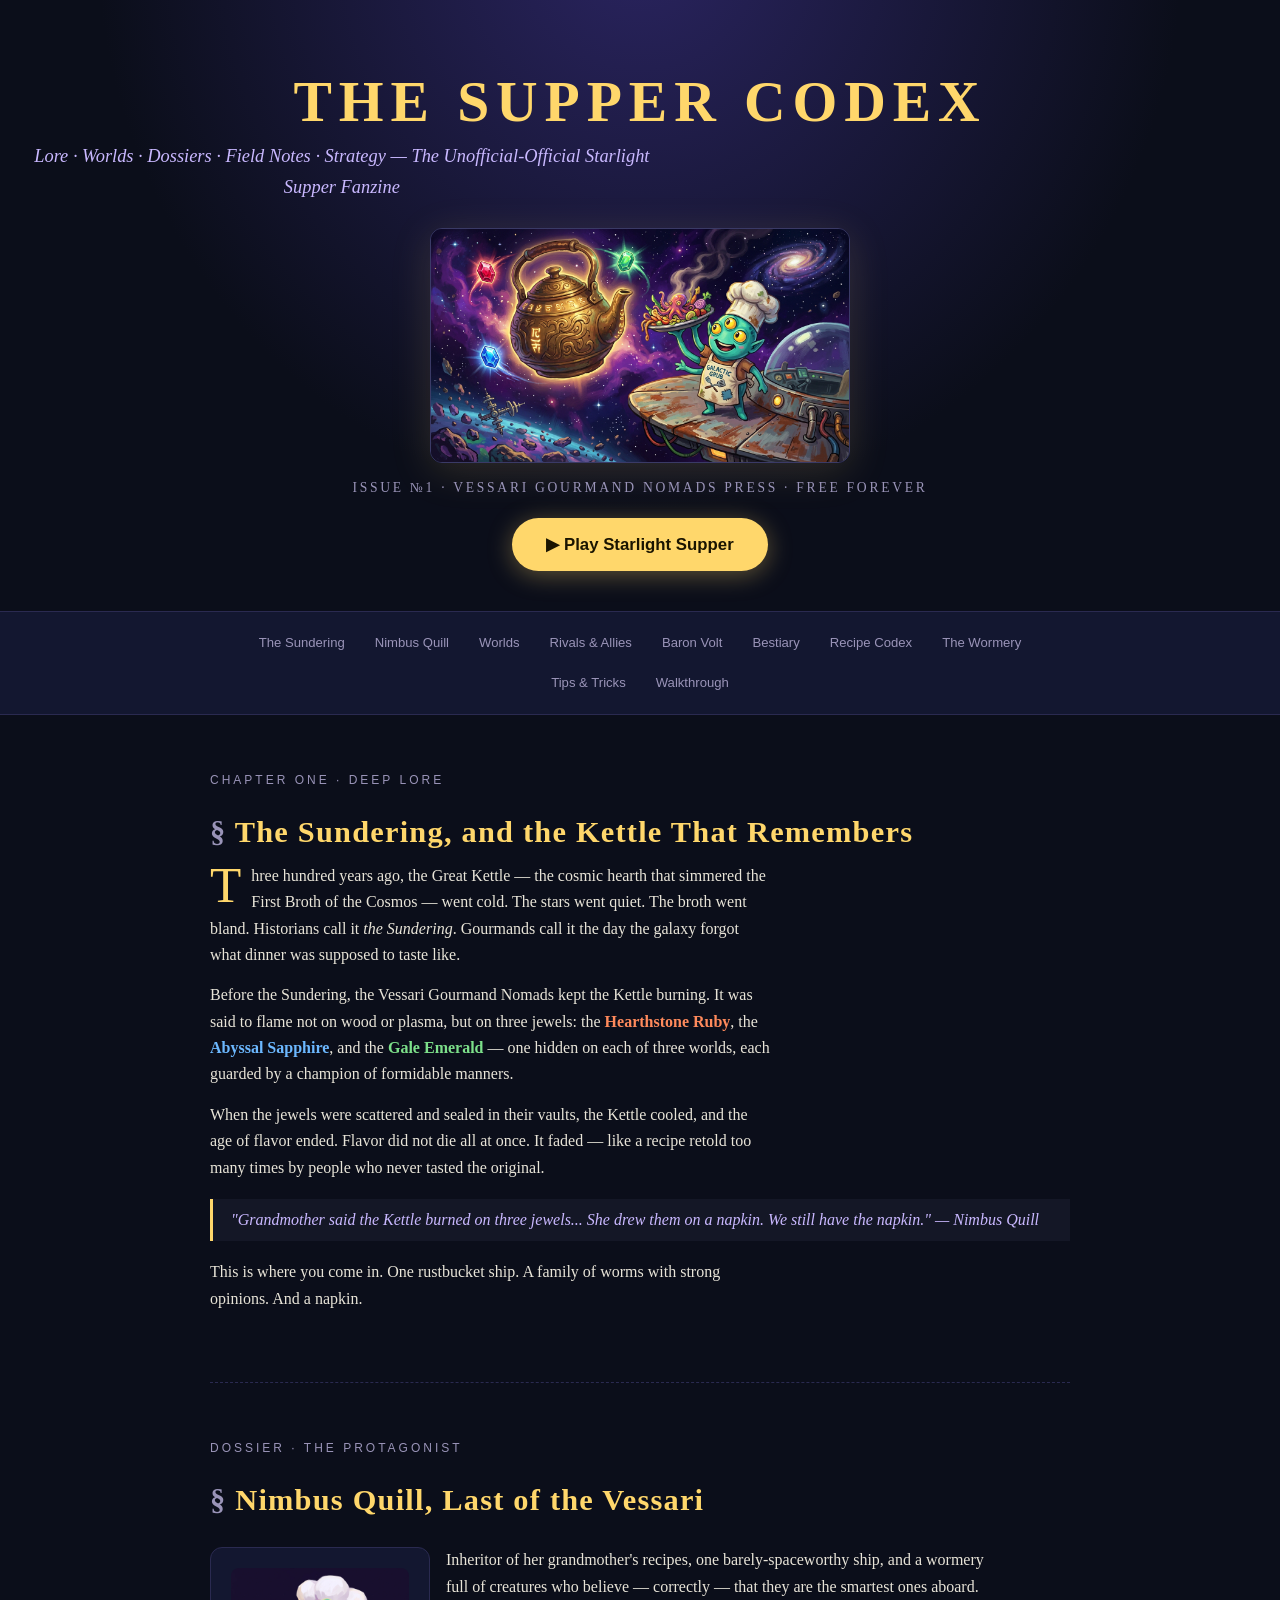
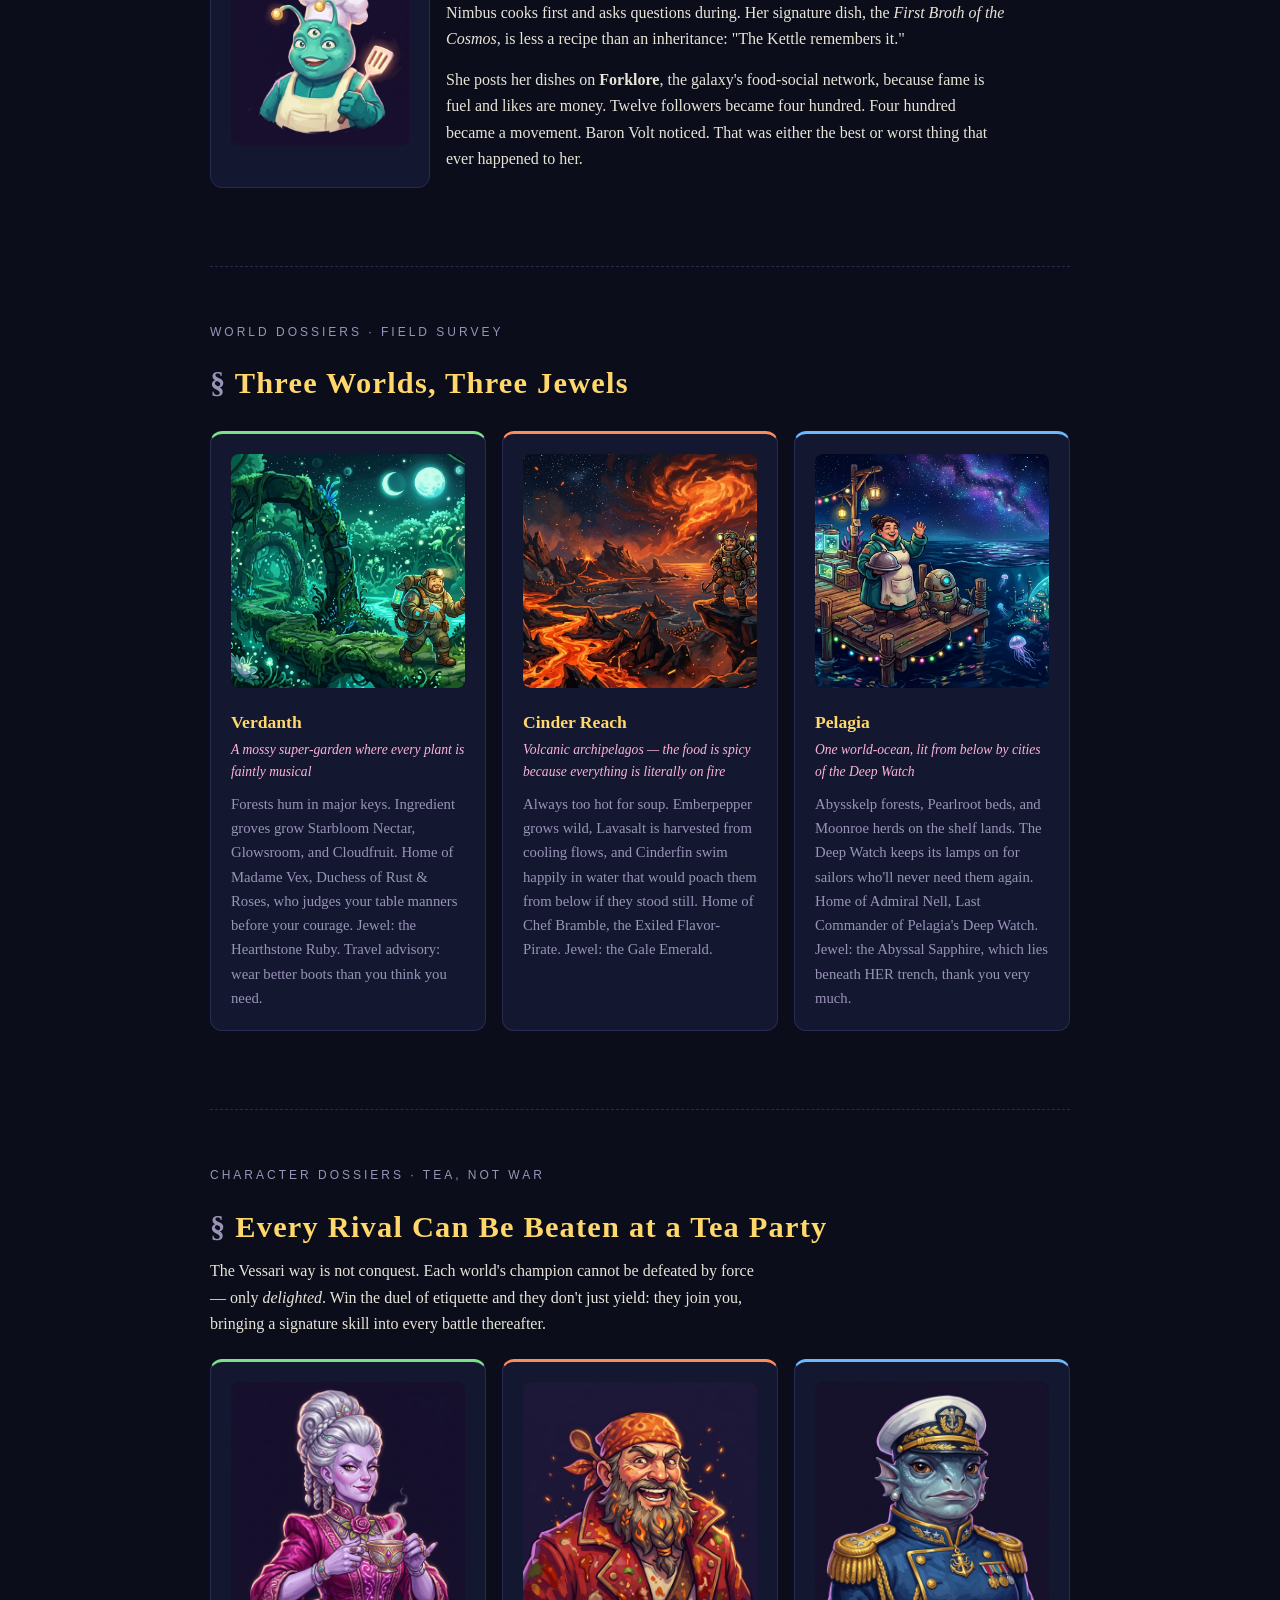
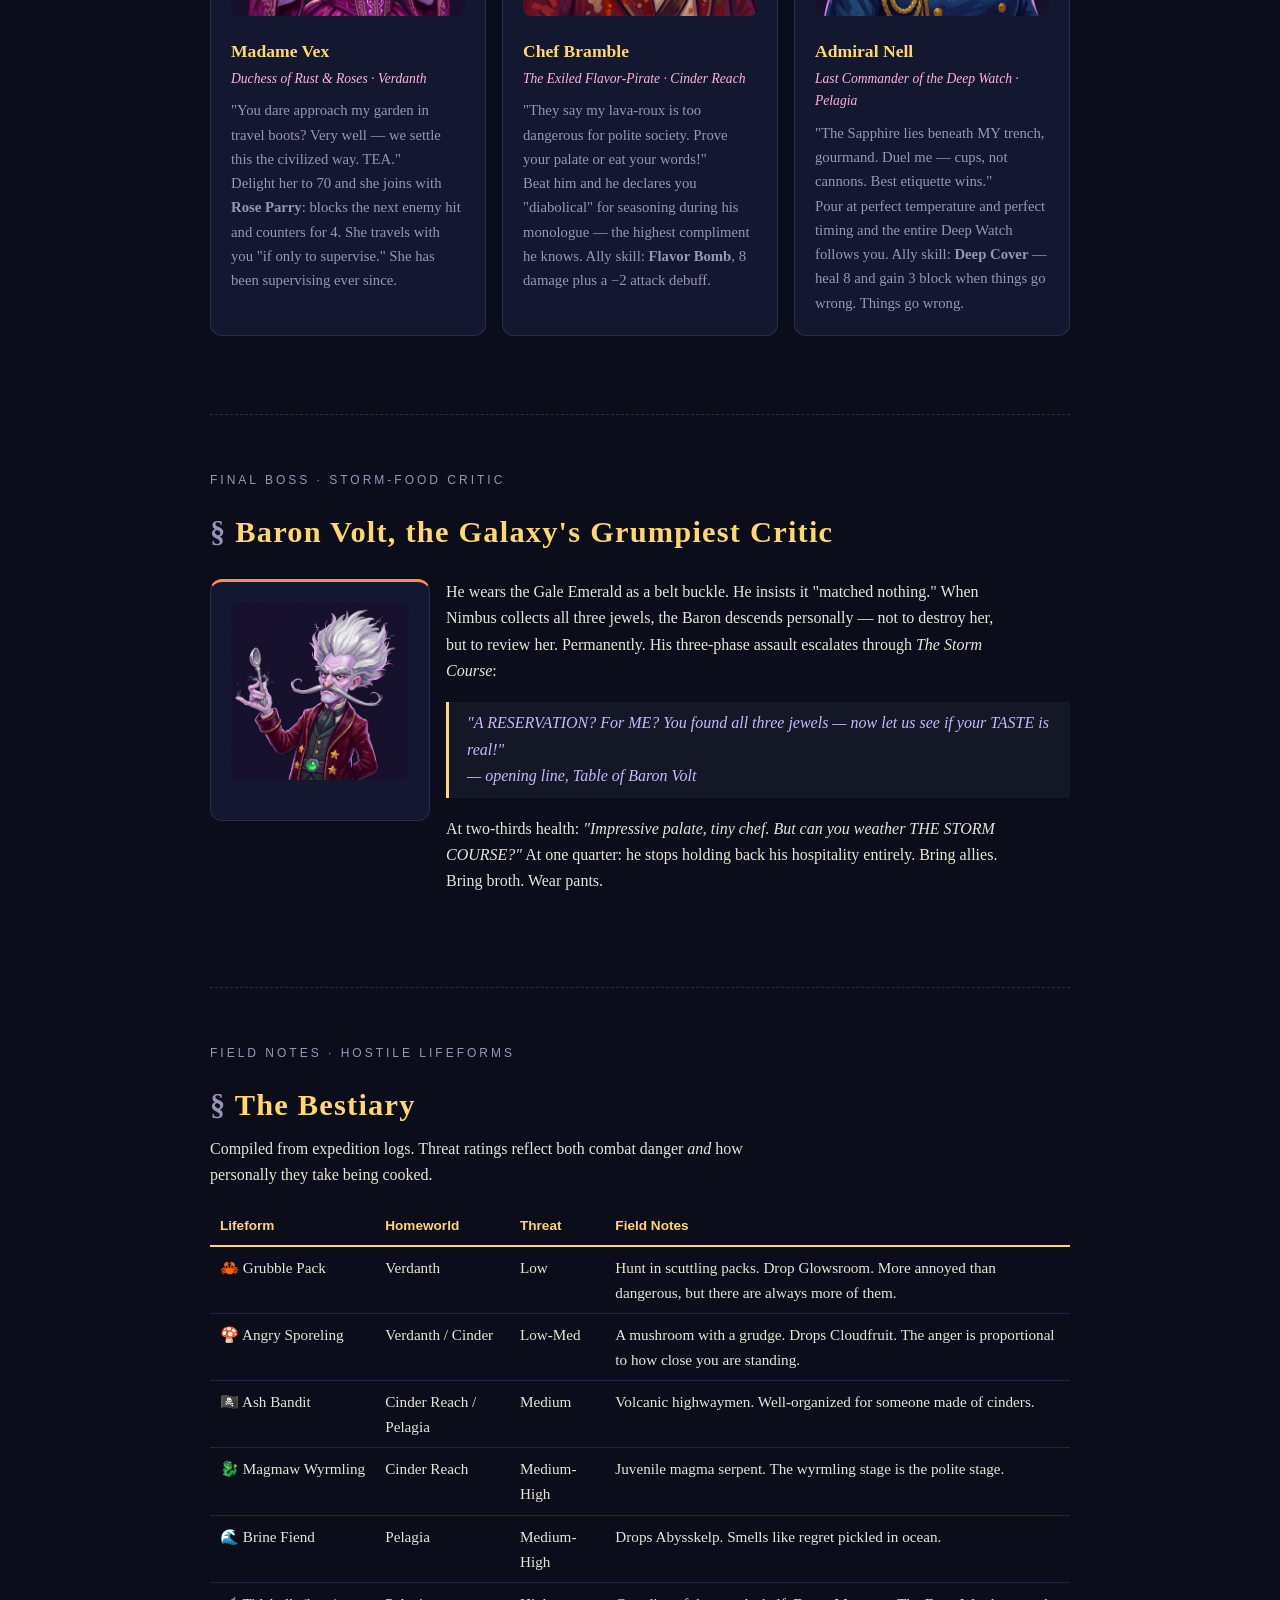
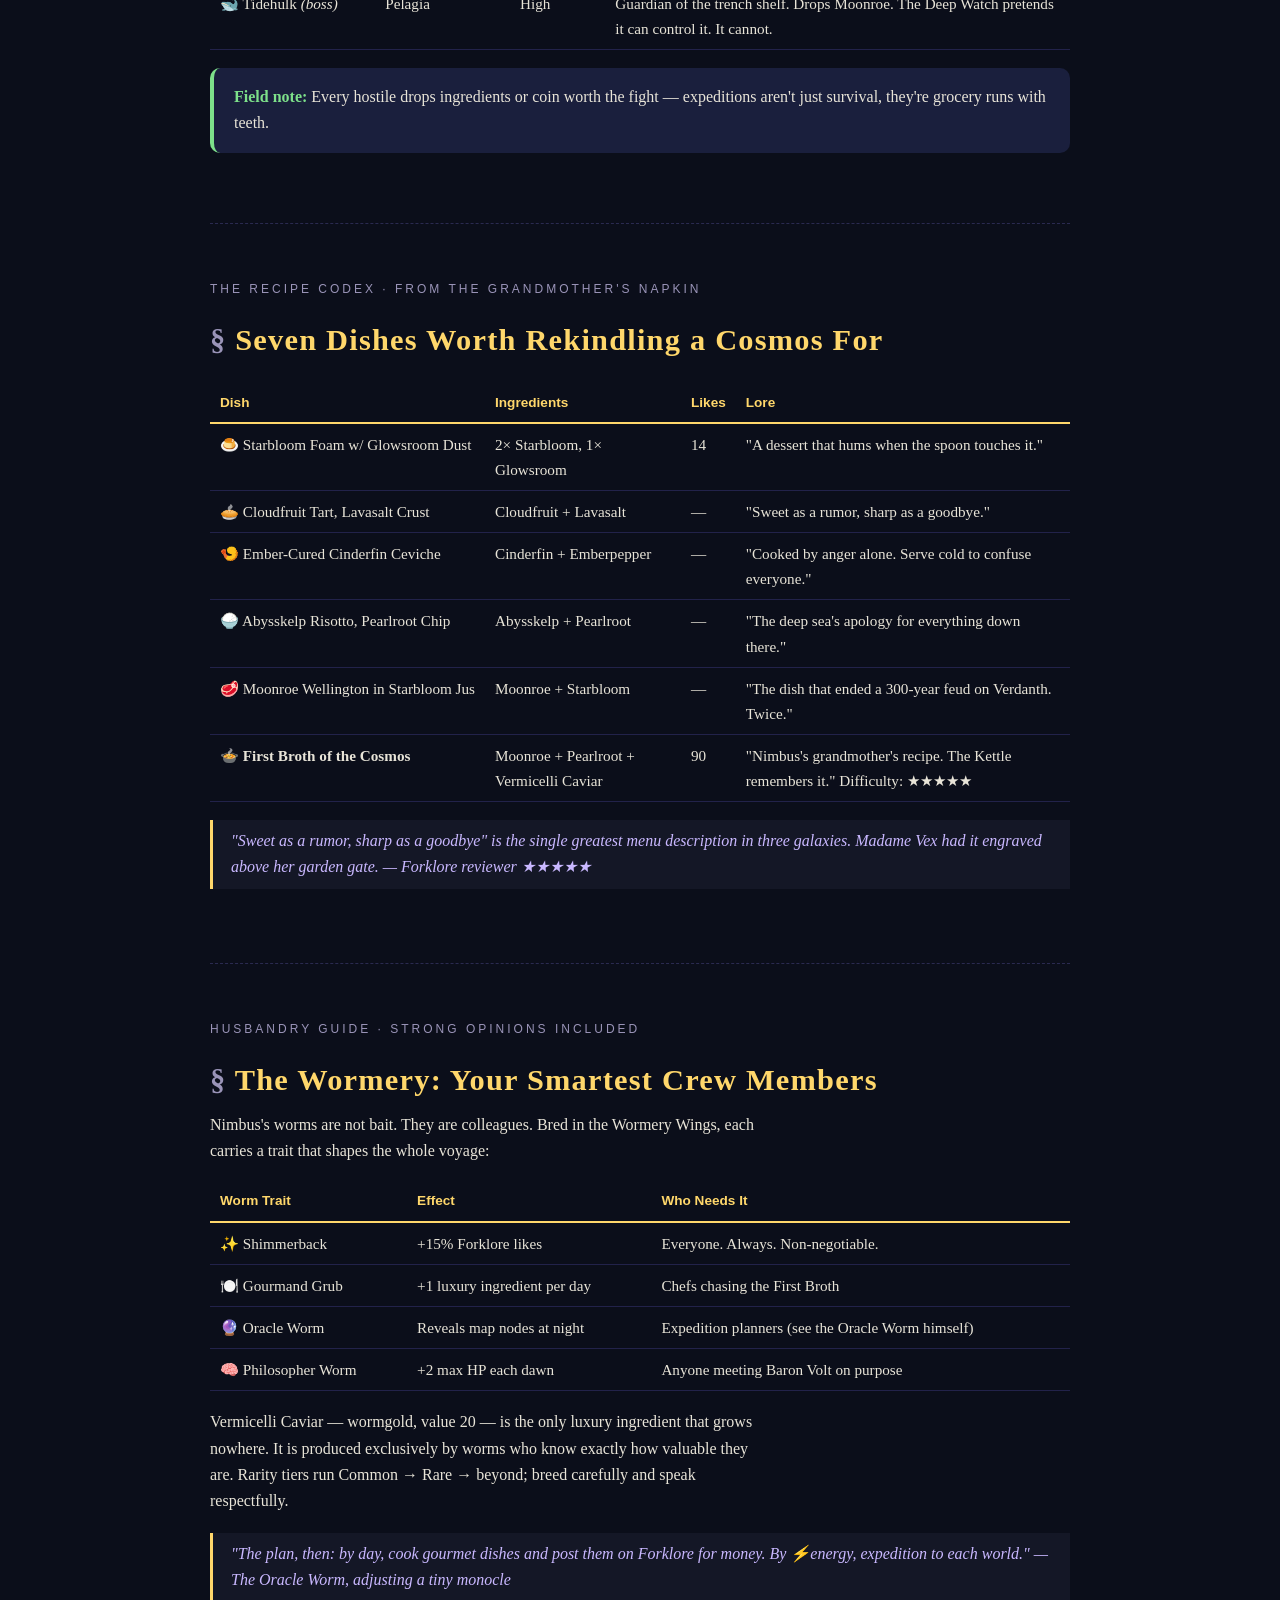
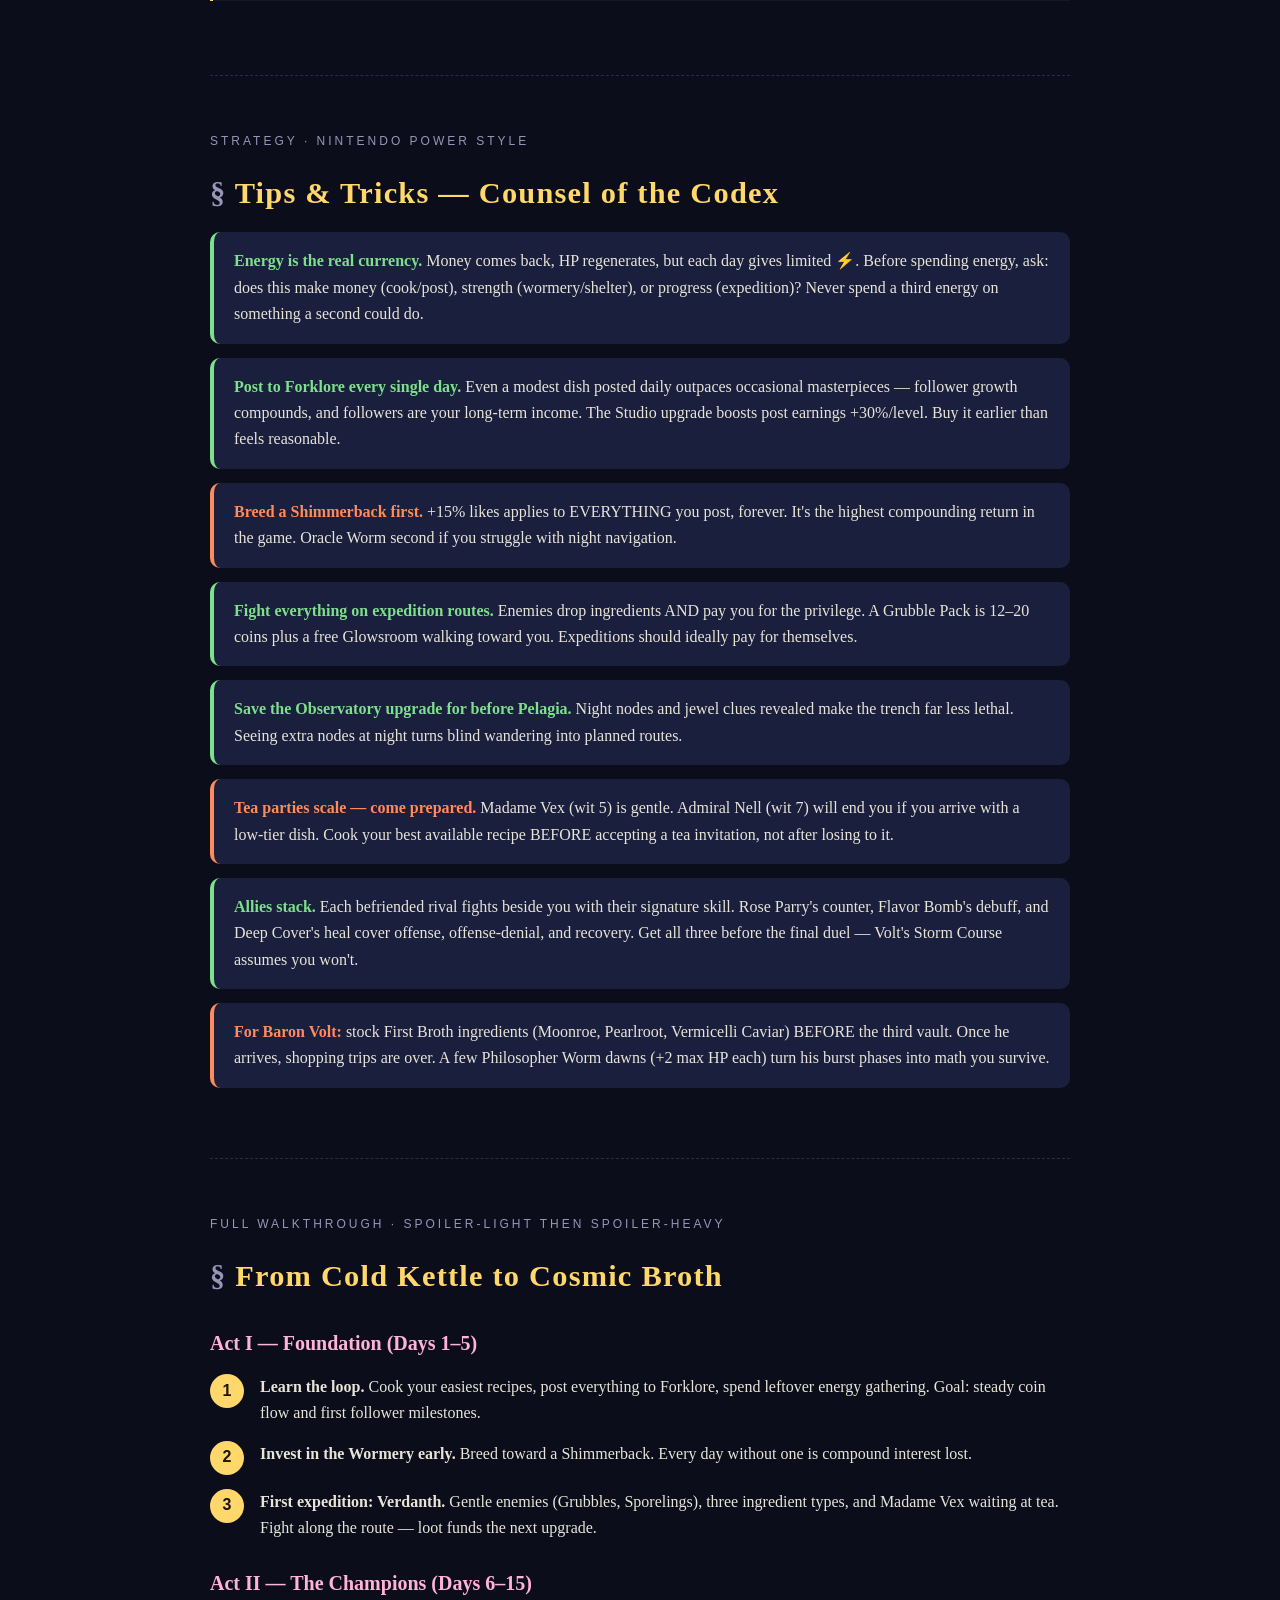
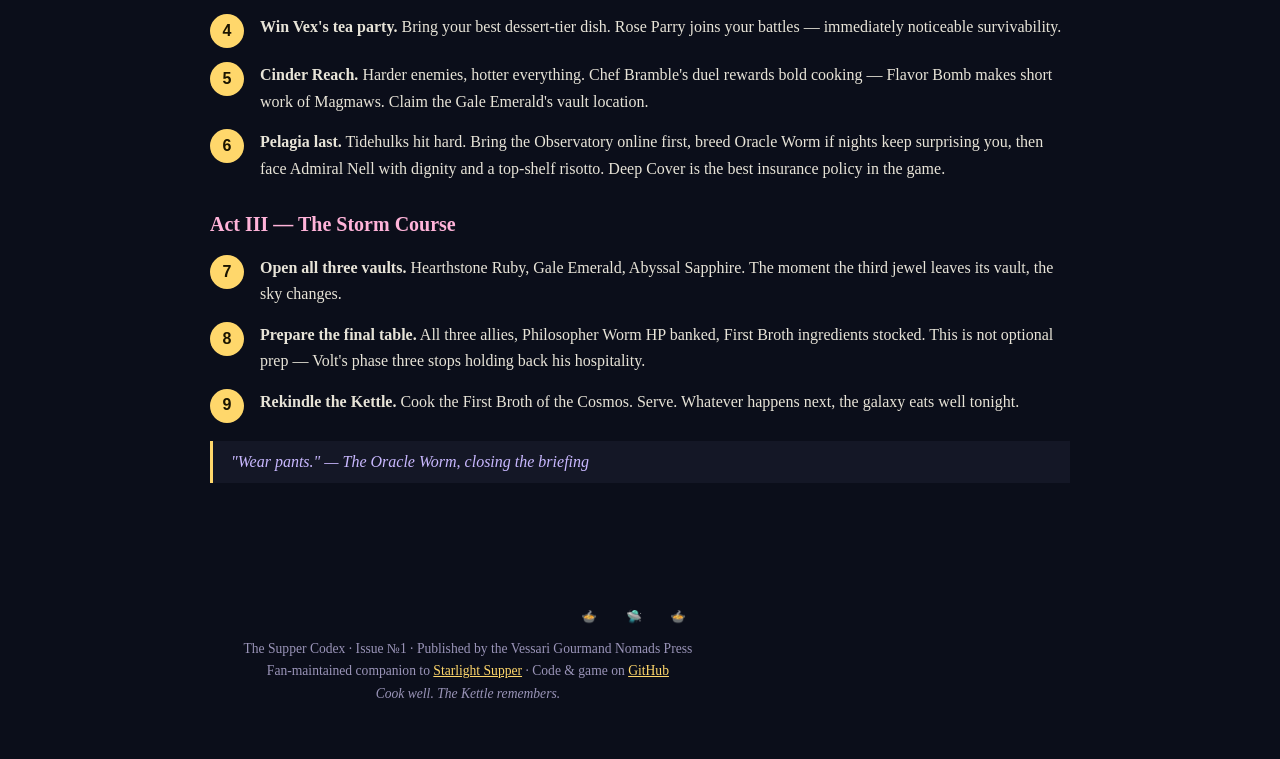
==== codex/index.html @ f3e410e1 "Add The Supper Codex: lore fanzine, dossiers, bestiary, tips & walkthrough" ====
<!DOCTYPE html>
<html lang="en">
<head>
<meta charset="UTF-8">
<meta name="viewport" content="width=device-width, initial-scale=1.0">
<title>The Supper Codex — Starlight Supper Official Lore & Strategy Compendium</title>
<meta name="description" content="The official fanzine for Starlight Supper: lore chapters, world dossiers, character deep-dives, bestiary field notes, the recipe codex, tips & tricks, and a full walkthrough.">
<link rel="icon" href="data:image/svg+xml,<svg xmlns='http://www.w3.org/2000/svg' viewBox='0 0 100 100'><text y='.9em' font-size='90'>🍲</text></svg>">
<style>
  :root{
    --bg:#0b0e1a; --panel:#131730; --panel2:#1a1f3d; --ink:#e8e4d8; --dim:#9a94b8;
    --gold:#ffd76b; --rose:#ffb3d9; --ember:#ff8a5c; --tide:#6cb8ff; --moss:#7de08a; --vess:#c9b8ff;
  }
  *{box-sizing:border-box;margin:0;padding:0}
  body{background:var(--bg);color:var(--ink);font-family:Georgia,'Times New Roman',serif;line-height:1.65}
  code,.mono{font-family:'SF Mono',Consolas,monospace;font-size:.9em}
  a{color:var(--gold)}
  .wrap{max-width:900px;margin:0 auto;padding:0 20px}
  header.hero{text-align:center;padding:70px 20px 40px;background:
    radial-gradient(ellipse at 50% -10%, #2a2460 0%, var(--bg) 60%);}
  .hero h1{font-size:clamp(2.2rem,6vw,3.6rem);letter-spacing:.12em;color:var(--gold);text-transform:uppercase;line-height:1.1}
  .hero .sub{color:var(--vess);font-style:italic;font-size:1.15rem;margin:.5rem 0 0}
  .hero .issue{margin-top:14px;font-family:inherit;color:var(--dim);font-size:.85rem;letter-spacing:.2em;text-transform:uppercase}
  .hero img.splash{max-width:420px;width:80%;border-radius:12px;margin:26px auto 8px;display:block;border:1px solid #3a3a66;box-shadow:0 8px 40px rgba(255,215,107,.15)}
  .playbtn{display:inline-block;margin-top:18px;background:var(--gold);color:#1a1400;font-weight:bold;text-decoration:none;padding:13px 34px;border-radius:999px;font-family:Arial,sans-serif;font-size:1.05rem;box-shadow:0 4px 24px rgba(255,215,107,.35);transition:transform .15s}
  .playbtn:hover{transform:scale(1.05)}
  nav.toc{background:var(--panel);border-top:1px solid #2a2a50;border-bottom:1px solid #2a2a50;padding:14px 0;position:sticky;top:0;z-index:9}
  nav.toc .wrap{display:flex;gap:6px;flex-wrap:wrap;justify-content:center}
  nav.toc a{color:var(--dim);text-decoration:none;font-family:Arial,sans-serif;font-size:.82rem;padding:6px 12px;border-radius:999px}
  nav.toc a:hover{background:var(--panel2);color:var(--gold)}
  section{padding:56px 0;border-bottom:1px dashed #2a2a50}
  section:last-of-type{border-bottom:none}
  h2.chapter{font-size:1.9rem;color:var(--gold);margin-bottom:6px;letter-spacing:.04em}
  h2.chapter::before{content:"§ ";color:var(--dim)}
  .kicker{color:var(--dim);font-family:Arial,sans-serif;font-size:.75rem;letter-spacing:.25em;text-transform:uppercase;margin-bottom:16px}
  h3{color:var(--rose);margin:26px 0 8px;font-size:1.25rem}
  p{margin-bottom:14px;max-width:70ch}
  .dropcap::first-letter{font-size:3.2em;float:left;line-height:.85;padding-right:10px;color:var(--gold)}
  blockquote{border-left:3px solid var(--gold);padding:8px 18px;margin:18px 0;font-style:italic;color:var(--vess);background:rgba(201,184,255,.05)}
  .cardgrid{display:grid;grid-template-columns:repeat(auto-fit,minmax(250px,1fr));gap:16px;margin:22px 0}
  .card{background:var(--panel);border:1px solid #2a2a50;border-radius:12px;padding:20px}
  .card img{width:100%;border-radius:8px;margin-bottom:12px;aspect-ratio:1;object-fit:cover;background:#000}
  .card h4{color:var(--gold);font-size:1.1rem;margin-bottom:2px}
  .card .title{color:var(--rose);font-style:italic;font-size:.85rem;margin-bottom:8px}
  .card p{font-size:.92rem;margin:0;color:var(--dim)}
  .card.moss{border-top:3px solid var(--moss)} .card.ember{border-top:3px solid var(--ember)} .card.tide{border-top:3px solid var(--tide)}
  table{width:100%;border-collapse:collapse;margin:18px 0;font-size:.95rem}
  th{color:var(--gold);text-align:left;border-bottom:2px solid var(--gold);padding:8px 10px;font-family:Arial,sans-serif;font-size:.85rem}
  td{padding:8px 10px;border-bottom:1px solid #22224a;vertical-align:top}
  td:first-child{white-space:nowrap}
  .tip{background:var(--panel2);border-radius:10px;padding:16px 20px;margin:14px 0;border-left:4px solid var(--moss)}
  .tip b{color:var(--moss)}
  .warn{border-left-color:var(--ember)} .warn b{color:var(--ember)}
  .step{display:flex;gap:16px;margin:14px 0}
  .step .n{flex-shrink:0;width:34px;height:34px;border-radius:50%;background:var(--gold);color:#1a1400;display:flex;align-items:center;justify-content:center;font-weight:bold;font-family:Arial,sans-serif}
  footer{text-align:center;padding:40px 20px;color:var(--dim);font-size:.85rem}
  .divider{text-align:center;color:var(--dim);letter-spacing:1em;padding:10px 0;font-size:.8rem}
</style>
</head>
<body>

<header class="hero">
  <h1>The Supper Codex</h1>
  <p class="sub">Lore · Worlds · Dossiers · Field Notes · Strategy — The Unofficial-Official Starlight Supper Fanzine</p>
  <img class="splash" src="assets/title.png" alt="Starlight Supper title art">
  <div class="issue">Issue №1 · Vessari Gourmand Nomads Press · Free forever</div>
  <a class="playbtn" href="https://game.asimplenoise.com">▶ Play Starlight Supper</a>
</header>

<nav class="toc"><div class="wrap">
  <a href="#lore">The Sundering</a><a href="#nimbus">Nimbus Quill</a><a href="#worlds">Worlds</a>
  <a href="#rivals">Rivals & Allies</a><a href="#volt">Baron Volt</a><a href="#bestiary">Bestiary</a>
  <a href="#recipes">Recipe Codex</a><a href="#worms">The Wormery</a><a href="#tips">Tips & Tricks</a><a href="#walkthrough">Walkthrough</a>
</div></nav>

<div class="wrap">

<!-- ============ LORE ============ -->
<section id="lore">
  <div class="kicker">Chapter One · Deep Lore</div>
  <h2 class="chapter">The Sundering, and the Kettle That Remembers</h2>
  <p class="dropcap">Three hundred years ago, the Great Kettle — the cosmic hearth that simmered the First Broth of the Cosmos — went cold. The stars went quiet. The broth went bland. Historians call it <em>the Sundering</em>. Gourmands call it the day the galaxy forgot what dinner was supposed to taste like.</p>
  <p>Before the Sundering, the Vessari Gourmand Nomads kept the Kettle burning. It was said to flame not on wood or plasma, but on three jewels: the <strong style="color:var(--ember)">Hearthstone Ruby</strong>, the <strong style="color:var(--tide)">Abyssal Sapphire</strong>, and the <strong style="color:var(--moss)">Gale Emerald</strong> — one hidden on each of three worlds, each guarded by a champion of formidable manners.</p>
  <p>When the jewels were scattered and sealed in their vaults, the Kettle cooled, and the age of flavor ended. Flavor did not die all at once. It faded — like a recipe retold too many times by people who never tasted the original.</p>
  <blockquote>"Grandmother said the Kettle burned on three jewels... She drew them on a napkin. We still have the napkin." — Nimbus Quill</blockquote>
  <p>This is where you come in. One rustbucket ship. A family of worms with strong opinions. And a napkin.</p>
</section>

<section id="nimbus">
  <div class="kicker">Dossier · The Protagonist</div>
  <h2 class="chapter">Nimbus Quill, Last of the Vessari</h2>
  <div class="cardgrid" style="grid-template-columns:220px 1fr;align-items:start">
    <div class="card"><img src="assets/nimbus.png" alt="Nimbus Quill"></div>
    <div>
      <p>Inheritor of her grandmother's recipes, one barely-spaceworthy ship, and a wormery full of creatures who believe — correctly — that they are the smartest ones aboard. Nimbus cooks first and asks questions during. Her signature dish, the <em>First Broth of the Cosmos</em>, is less a recipe than an inheritance: "The Kettle remembers it."</p>
      <p>She posts her dishes on <strong>Forklore</strong>, the galaxy's food-social network, because fame is fuel and likes are money. Twelve followers became four hundred. Four hundred became a movement. Baron Volt noticed. That was either the best or worst thing that ever happened to her.</p>
    </div>
  </div>
</section>

<!-- ============ WORLDS ============ -->
<section id="worlds">
  <div class="kicker">World Dossiers · Field Survey</div>
  <h2 class="chapter">Three Worlds, Three Jewels</h2>
  <div class="cardgrid">
    <div class="card moss">
      <img src="assets/verdanth.png" alt="Verdanth">
      <h4>Verdanth</h4><div class="title">A mossy super-garden where every plant is faintly musical</div>
      <p>Forests hum in major keys. Ingredient groves grow Starbloom Nectar, Glowsroom, and Cloudfruit. Home of Madame Vex, Duchess of Rust &amp; Roses, who judges your table manners before your courage. Jewel: the Hearthstone Ruby. Travel advisory: wear better boots than you think you need.</p>
    </div>
    <div class="card ember">
      <img src="assets/cinder.png" alt="Cinder Reach">
      <h4>Cinder Reach</h4><div class="title">Volcanic archipelagos — the food is spicy because everything is literally on fire</div>
      <p>Always too hot for soup. Emberpepper grows wild, Lavasalt is harvested from cooling flows, and Cinderfin swim happily in water that would poach them from below if they stood still. Home of Chef Bramble, the Exiled Flavor-Pirate. Jewel: the Gale Emerald.</p>
    </div>
    <div class="card tide">
      <img src="assets/pelagia.png" alt="Pelagia">
      <h4>Pelagia</h4><div class="title">One world-ocean, lit from below by cities of the Deep Watch</div>
      <p>Abysskelp forests, Pearlroot beds, and Moonroe herds on the shelf lands. The Deep Watch keeps its lamps on for sailors who'll never need them again. Home of Admiral Nell, Last Commander of Pelagia's Deep Watch. Jewel: the Abyssal Sapphire, which lies beneath HER trench, thank you very much.</p>
    </div>
  </div>
</section>

<!-- ============ RIVALS ============ -->
<section id="rivals">
  <div class="kicker">Character Dossiers · Tea, Not War</div>
  <h2 class="chapter">Every Rival Can Be Beaten at a Tea Party</h2>
  <p>The Vessari way is not conquest. Each world's champion cannot be defeated by force — only <em>delighted</em>. Win the duel of etiquette and they don't just yield: they join you, bringing a signature skill into every battle thereafter.</p>
  <div class="cardgrid">
    <div class="card moss">
      <img src="assets/madame_vex.png" alt="Madame Vex">
      <h4>Madame Vex</h4><div class="title">Duchess of Rust &amp; Roses · Verdanth</div>
      <p>"You dare approach my garden in travel boots? Very well — we settle this the civilized way. TEA."</p><p>Delight her to 70 and she joins with <b>Rose Parry</b>: blocks the next enemy hit and counters for 4. She travels with you "if only to supervise." She has been supervising ever since.</p>
    </div>
    <div class="card ember">
      <img src="assets/chef_bramble.png" alt="Chef Bramble">
      <h4>Chef Bramble</h4><div class="title">The Exiled Flavor-Pirate · Cinder Reach</div>
      <p>"They say my lava-roux is too dangerous for polite society. Prove your palate or eat your words!"</p><p>Beat him and he declares you "diabolical" for seasoning during his monologue — the highest compliment he knows. Ally skill: <b>Flavor Bomb</b>, 8 damage plus a −2 attack debuff.</p>
    </div>
    <div class="card tide">
      <img src="assets/admiral_nell.png" alt="Admiral Nell">
      <h4>Admiral Nell</h4><div class="title">Last Commander of the Deep Watch · Pelagia</div>
      <p>"The Sapphire lies beneath MY trench, gourmand. Duel me — cups, not cannons. Best etiquette wins."</p><p>Pour at perfect temperature and perfect timing and the entire Deep Watch follows you. Ally skill: <b>Deep Cover</b> — heal 8 and gain 3 block when things go wrong. Things go wrong.</p>
    </div>
  </div>
</section>

<section id="volt">
  <div class="kicker">Final Boss · Storm-Food Critic</div>
  <h2 class="chapter">Baron Volt, the Galaxy's Grumpiest Critic</h2>
  <div class="cardgrid" style="grid-template-columns:220px 1fr;align-items:start">
    <div class="card ember"><img src="assets/volt.png" alt="Baron Volt"></div>
    <div>
      <p>He wears the Gale Emerald as a belt buckle. He insists it "matched nothing." When Nimbus collects all three jewels, the Baron descends personally — not to destroy her, but to review her. Permanently. His three-phase assault escalates through <em>The Storm Course</em>:</p>
      <blockquote>"A RESERVATION? For ME? You found all three jewels — now let us see if your TASTE is real!"<br>— opening line, Table of Baron Volt</blockquote>
      <p>At two-thirds health: <em>"Impressive palate, tiny chef. But can you weather THE STORM COURSE?"</em> At one quarter: he stops holding back his hospitality entirely. Bring allies. Bring broth. Wear pants.</p>
    </div>
  </div>
</section>

<!-- ============ BESTIARY ============ -->
<section id="bestiary">
  <div class="kicker">Field Notes · Hostile Lifeforms</div>
  <h2 class="chapter">The Bestiary</h2>
  <p>Compiled from expedition logs. Threat ratings reflect both combat danger <em>and</em> how personally they take being cooked.</p>
  <table>
    <tr><th>Lifeform</th><th>Homeworld</th><th>Threat</th><th>Field Notes</th></tr>
    <tr><td>🦀 Grubble Pack</td><td>Verdanth</td><td>Low</td><td>Hunt in scuttling packs. Drop Glowsroom. More annoyed than dangerous, but there are always more of them.</td></tr>
    <tr><td>🍄 Angry Sporeling</td><td>Verdanth / Cinder</td><td>Low-Med</td><td>A mushroom with a grudge. Drops Cloudfruit. The anger is proportional to how close you are standing.</td></tr>
    <tr><td>🏴‍☠️ Ash Bandit</td><td>Cinder Reach / Pelagia</td><td>Medium</td><td>Volcanic highwaymen. Well-organized for someone made of cinders.</td></tr>
    <tr><td>🐉 Magmaw Wyrmling</td><td>Cinder Reach</td><td>Medium-High</td><td>Juvenile magma serpent. The wyrmling stage is the polite stage.</td></tr>
    <tr><td>🌊 Brine Fiend</td><td>Pelagia</td><td>Medium-High</td><td>Drops Abysskelp. Smells like regret pickled in ocean.</td></tr>
    <tr><td>🐋 Tidehulk <em>(boss)</em></td><td>Pelagia</td><td>High</td><td>Guardian of the trench shelf. Drops Moonroe. The Deep Watch pretends it can control it. It cannot.</td></tr>
  </table>
  <div class="tip"><b>Field note:</b> Every hostile drops ingredients or coin worth the fight — expeditions aren't just survival, they're grocery runs with teeth.</div>
</section>

<!-- ============ RECIPES ============ -->
<section id="recipes">
  <div class="kicker">The Recipe Codex · From the Grandmother's Napkin</div>
  <h2 class="chapter">Seven Dishes Worth Rekindling a Cosmos For</h2>
  <table>
    <tr><th>Dish</th><th>Ingredients</th><th>Likes</th><th>Lore</th></tr>
    <tr><td>🍮 Starbloom Foam w/ Glowsroom Dust</td><td>2× Starbloom, 1× Glowsroom</td><td>14</td><td>"A dessert that hums when the spoon touches it."</td></tr>
    <tr><td>🥧 Cloudfruit Tart, Lavasalt Crust</td><td>Cloudfruit + Lavasalt</td><td>—</td><td>"Sweet as a rumor, sharp as a goodbye."</td></tr>
    <tr><td>🍤 Ember-Cured Cinderfin Ceviche</td><td>Cinderfin + Emberpepper</td><td>—</td><td>"Cooked by anger alone. Serve cold to confuse everyone."</td></tr>
    <tr><td>🍚 Abysskelp Risotto, Pearlroot Chip</td><td>Abysskelp + Pearlroot</td><td>—</td><td>"The deep sea's apology for everything down there."</td></tr>
    <tr><td>🥩 Moonroe Wellington in Starbloom Jus</td><td>Moonroe + Starbloom</td><td>—</td><td>"The dish that ended a 300-year feud on Verdanth. Twice."</td></tr>
    <tr><td>🍲 <strong>First Broth of the Cosmos</strong></td><td>Moonroe + Pearlroot + Vermicelli Caviar</td><td>90</td><td>"Nimbus's grandmother's recipe. The Kettle remembers it." Difficulty: ★★★★★</td></tr>
  </table>
  <blockquote>"Sweet as a rumor, sharp as a goodbye" is the single greatest menu description in three galaxies. Madame Vex had it engraved above her garden gate. — Forklore reviewer ★★★★★</blockquote>
</section>

<!-- ============ WORMS ============ -->
<section id="worms">
  <div class="kicker">Husbandry Guide · Strong Opinions Included</div>
  <h2 class="chapter">The Wormery: Your Smartest Crew Members</h2>
  <p>Nimbus's worms are not bait. They are colleagues. Bred in the Wormery Wings, each carries a trait that shapes the whole voyage:</p>
  <table>
    <tr><th>Worm Trait</th><th>Effect</th><th>Who Needs It</th></tr>
    <tr><td>✨ Shimmerback</td><td>+15% Forklore likes</td><td>Everyone. Always. Non-negotiable.</td></tr>
    <tr><td>🍽️ Gourmand Grub</td><td>+1 luxury ingredient per day</td><td>Chefs chasing the First Broth</td></tr>
    <tr><td>🔮 Oracle Worm</td><td>Reveals map nodes at night</td><td>Expedition planners (see the Oracle Worm himself)</td></tr>
    <tr><td>🧠 Philosopher Worm</td><td>+2 max HP each dawn</td><td>Anyone meeting Baron Volt on purpose</td></tr>
  </table>
  <p>Vermicelli Caviar — wormgold, value 20 — is the only luxury ingredient that grows nowhere. It is produced exclusively by worms who know exactly how valuable they are. Rarity tiers run Common → Rare → beyond; breed carefully and speak respectfully.</p>
  <blockquote>"The plan, then: by day, cook gourmet dishes and post them on Forklore for money. By ⚡energy, expedition to each world." — The Oracle Worm, adjusting a tiny monocle</blockquote>
</section>

<!-- ============ TIPS ============ -->
<section id="tips">
  <div class="kicker">Strategy · Nintendo Power Style</div>
  <h2 class="chapter">Tips &amp; Tricks — Counsel of the Codex</h2>

  <div class="tip"><b>Energy is the real currency.</b> Money comes back, HP regenerates, but each day gives limited ⚡. Before spending energy, ask: does this make money (cook/post), strength (wormery/shelter), or progress (expedition)? Never spend a third energy on something a second could do.</div>

  <div class="tip"><b>Post to Forklore every single day.</b> Even a modest dish posted daily outpaces occasional masterpieces — follower growth compounds, and followers are your long-term income. The Studio upgrade boosts post earnings +30%/level. Buy it earlier than feels reasonable.</div>

  <div class="tip warn"><b>Breed a Shimmerback first.</b> +15% likes applies to EVERYTHING you post, forever. It's the highest compounding return in the game. Oracle Worm second if you struggle with night navigation.</div>

  <div class="tip"><b>Fight everything on expedition routes.</b> Enemies drop ingredients AND pay you for the privilege. A Grubble Pack is 12–20 coins plus a free Glowsroom walking toward you. Expeditions should ideally pay for themselves.</div>

  <div class="tip"><b>Save the Observatory upgrade for before Pelagia.</b> Night nodes and jewel clues revealed make the trench far less lethal. Seeing extra nodes at night turns blind wandering into planned routes.</div>

  <div class="tip warn"><b>Tea parties scale — come prepared.</b> Madame Vex (wit 5) is gentle. Admiral Nell (wit 7) will end you if you arrive with a low-tier dish. Cook your best available recipe BEFORE accepting a tea invitation, not after losing to it.</div>

  <div class="tip"><b>Allies stack.</b> Each befriended rival fights beside you with their signature skill. Rose Parry's counter, Flavor Bomb's debuff, and Deep Cover's heal cover offense, offense-denial, and recovery. Get all three before the final duel — Volt's Storm Course assumes you won't.</div>

  <div class="tip warn"><b>For Baron Volt:</b> stock First Broth ingredients (Moonroe, Pearlroot, Vermicelli Caviar) BEFORE the third vault. Once he arrives, shopping trips are over. A few Philosopher Worm dawns (+2 max HP each) turn his burst phases into math you survive.</div>
</section>

<!-- ============ WALKTHROUGH ============ -->
<section id="walkthrough">
  <div class="kicker">Full Walkthrough · Spoiler-Light Then Spoiler-Heavy</div>
  <h2 class="chapter">From Cold Kettle to Cosmic Broth</h2>

  <h3>Act I — Foundation (Days 1–5)</h3>
  <div class="step"><div class="n">1</div><div><strong>Learn the loop.</strong> Cook your easiest recipes, post everything to Forklore, spend leftover energy gathering. Goal: steady coin flow and first follower milestones.</div></div>
  <div class="step"><div class="n">2</div><div><strong>Invest in the Wormery early.</strong> Breed toward a Shimmerback. Every day without one is compound interest lost.</div></div>
  <div class="step"><div class="n">3</div><div><strong>First expedition: Verdanth.</b></strong> Gentle enemies (Grubbles, Sporelings), three ingredient types, and Madame Vex waiting at tea. Fight along the route — loot funds the next upgrade.</div></div>

  <h3>Act II — The Champions (Days 6–15)</h3>
  <div class="step"><div class="n">4</div><div><strong>Win Vex's tea party.</strong> Bring your best dessert-tier dish. Rose Parry joins your battles — immediately noticeable survivability.</div></div>
  <div class="step"><div class="n">5</div><div><strong>Cinder Reach.</strong> Harder enemies, hotter everything. Chef Bramble's duel rewards bold cooking — Flavor Bomb makes short work of Magmaws. Claim the Gale Emerald's vault location.</div></div>
  <div class="step"><div class="n">6</div><div><strong>Pelagia last.</strong> Tidehulks hit hard. Bring the Observatory online first, breed Oracle Worm if nights keep surprising you, then face Admiral Nell with dignity and a top-shelf risotto. Deep Cover is the best insurance policy in the game.</div></div>

  <h3>Act III — The Storm Course</h3>
  <div class="step"><div class="n">7</div><div><strong>Open all three vaults.</strong> Hearthstone Ruby, Gale Emerald, Abyssal Sapphire. The moment the third jewel leaves its vault, the sky changes.</div></div>
  <div class="step"><div class="n">8</div><div><strong>Prepare the final table.</strong> All three allies, Philosopher Worm HP banked, First Broth ingredients stocked. This is not optional prep — Volt's phase three stops holding back his hospitality.</div></div>
  <div class="step"><div class="n">9</div><div><strong>Rekindle the Kettle.</strong> Cook the First Broth of the Cosmos. Serve. Whatever happens next, the galaxy eats well tonight.</div></div>
  <blockquote>"Wear pants." — The Oracle Worm, closing the briefing</blockquote>
</section>

<footer>
  <div class="divider">🍲 🛸 🍲</div>
  <p>The Supper Codex · Issue №1 · Published by the Vessari Gourmand Nomads Press<br>
  Fan-maintained companion to <a href="https://game.asimplenoise.com">Starlight Supper</a> · Code &amp; game on <a href="https://github.com/jrezmo/starlight-supper">GitHub</a><br>
  <em>Cook well. The Kettle remembers.</em></p>
</footer>

</div>
</body>
</html>
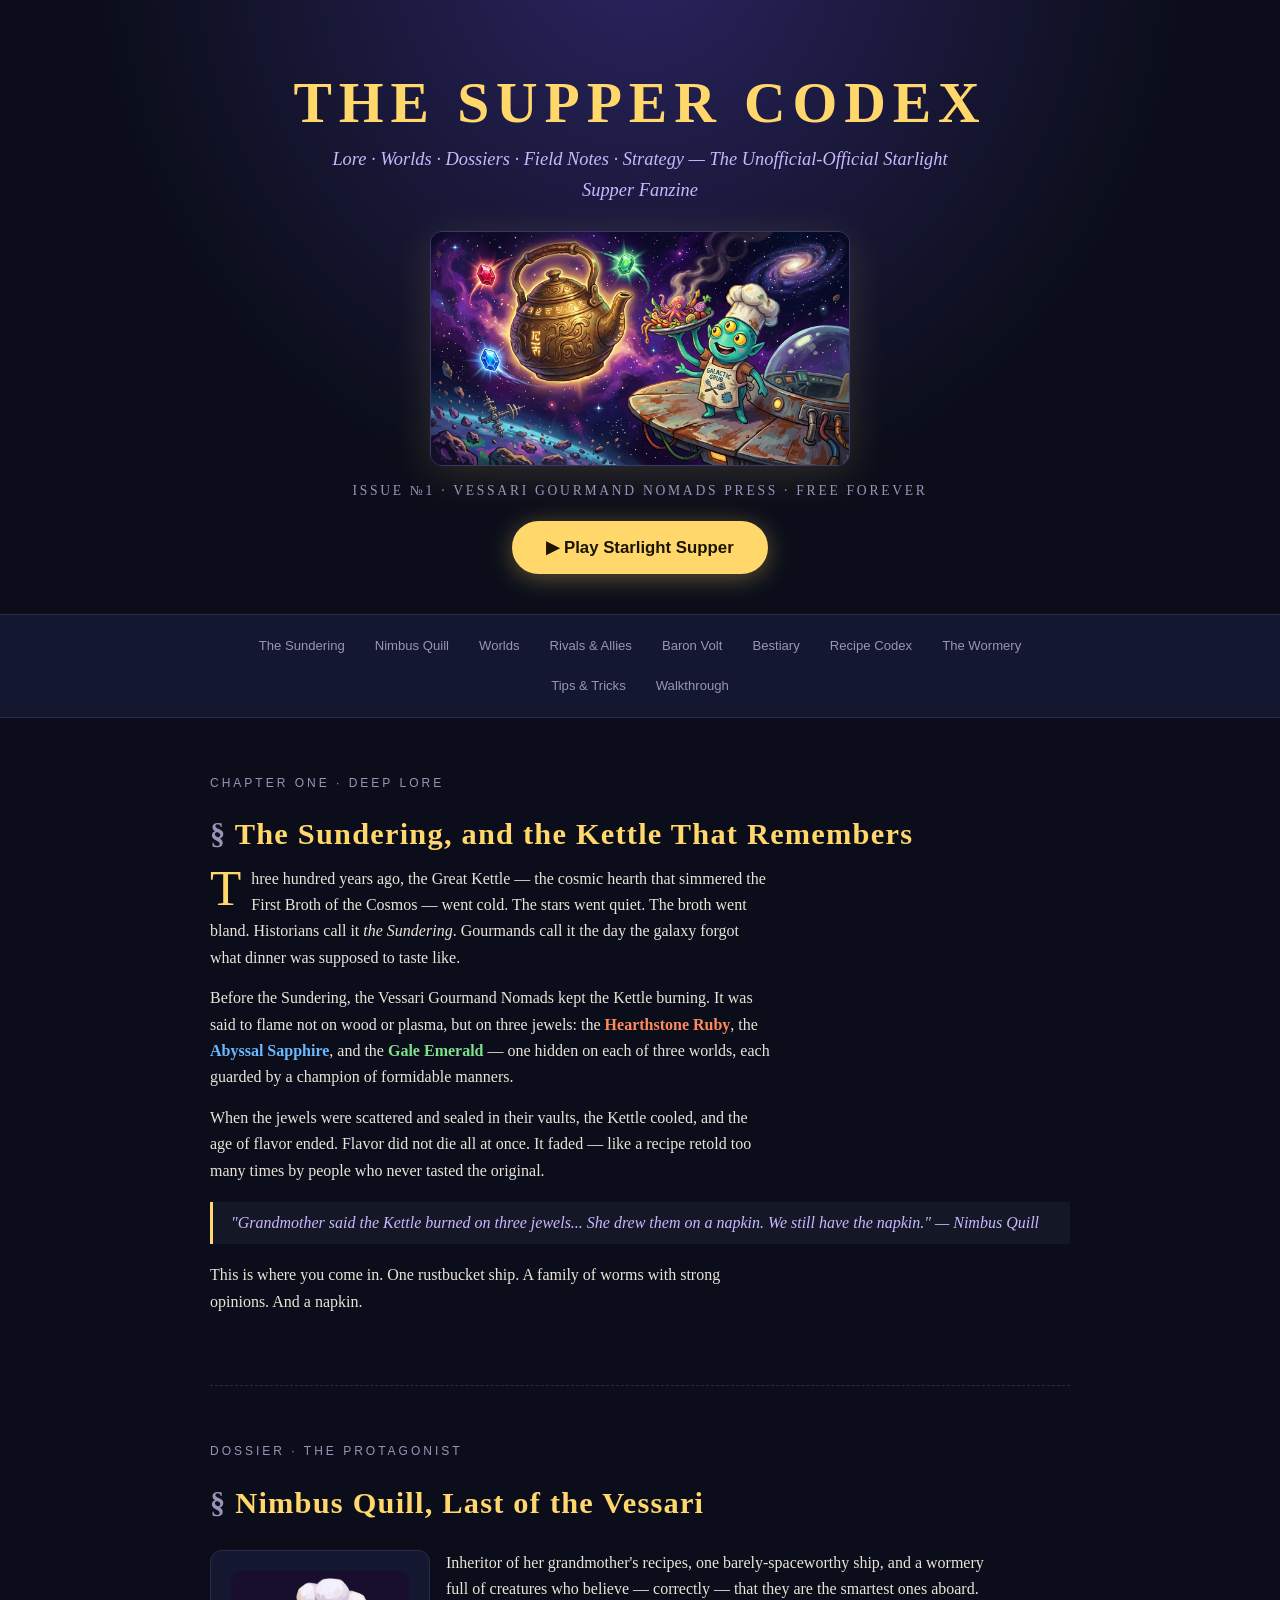
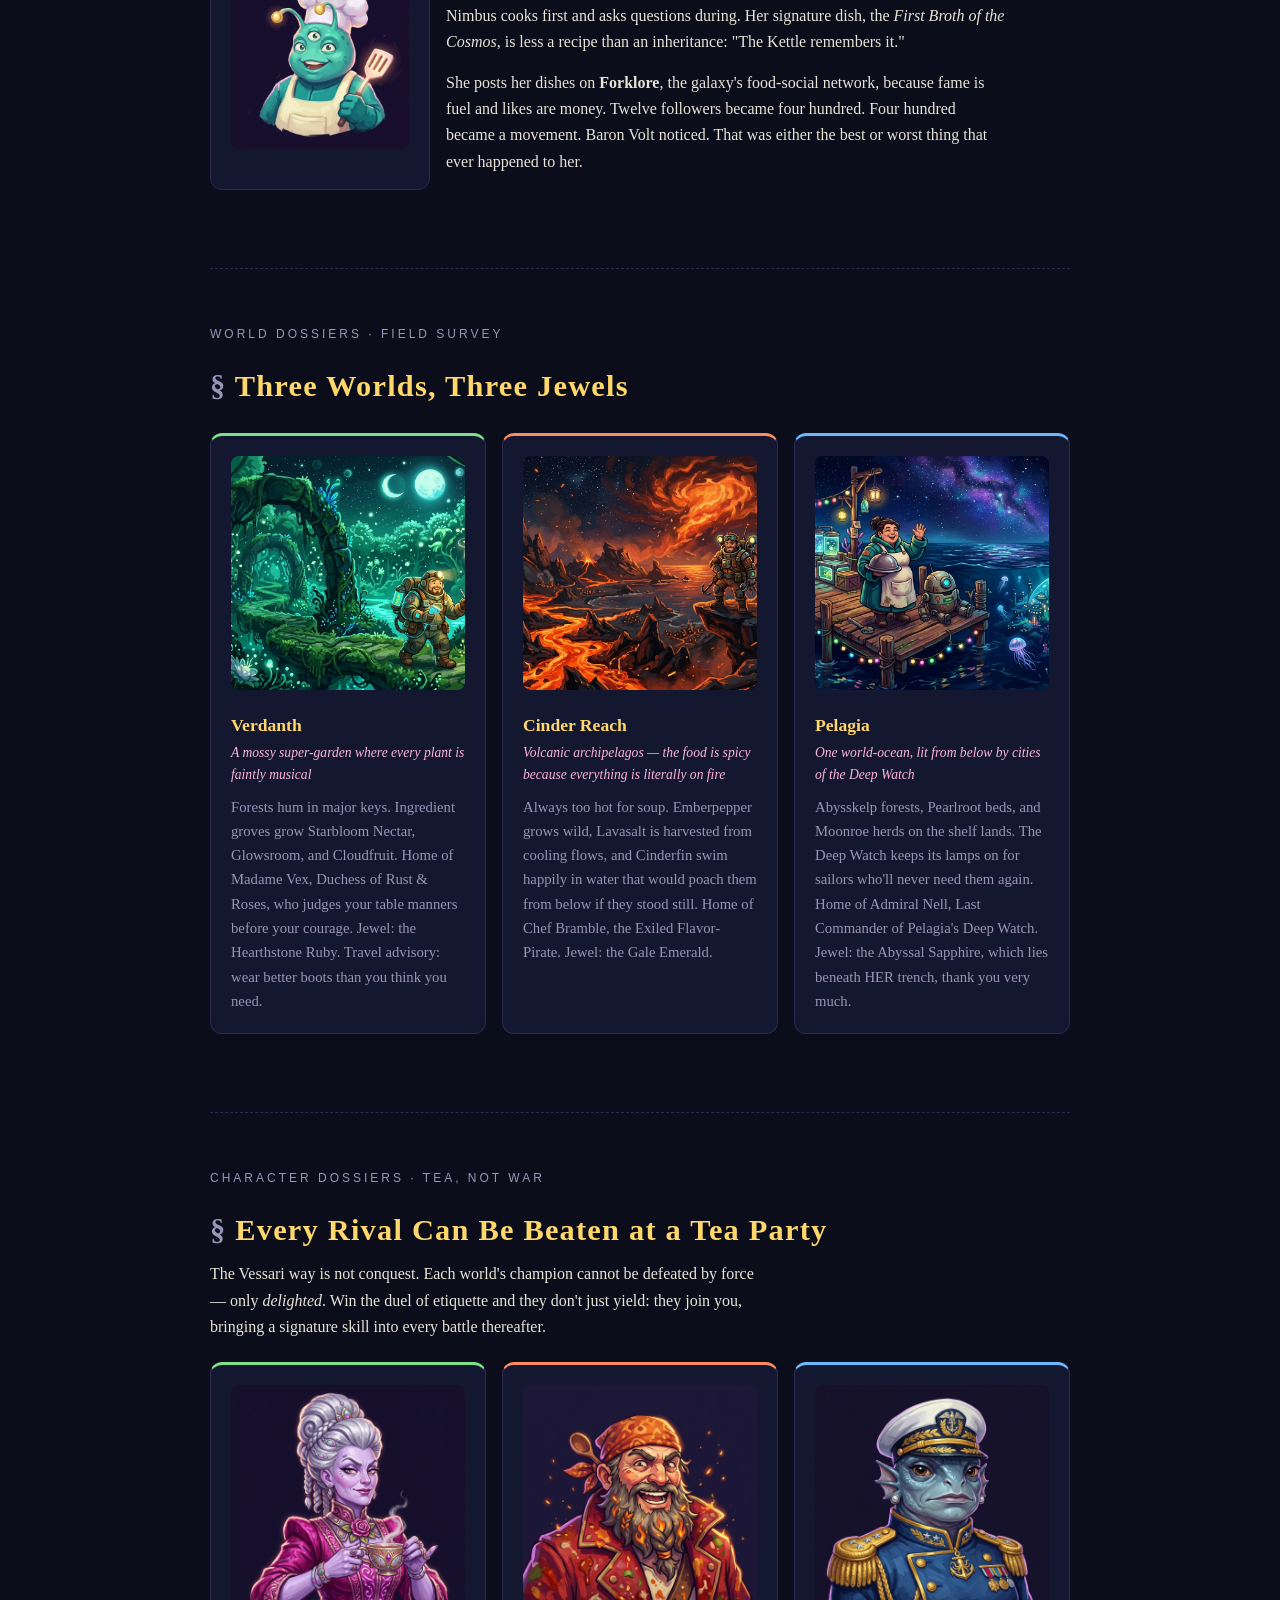
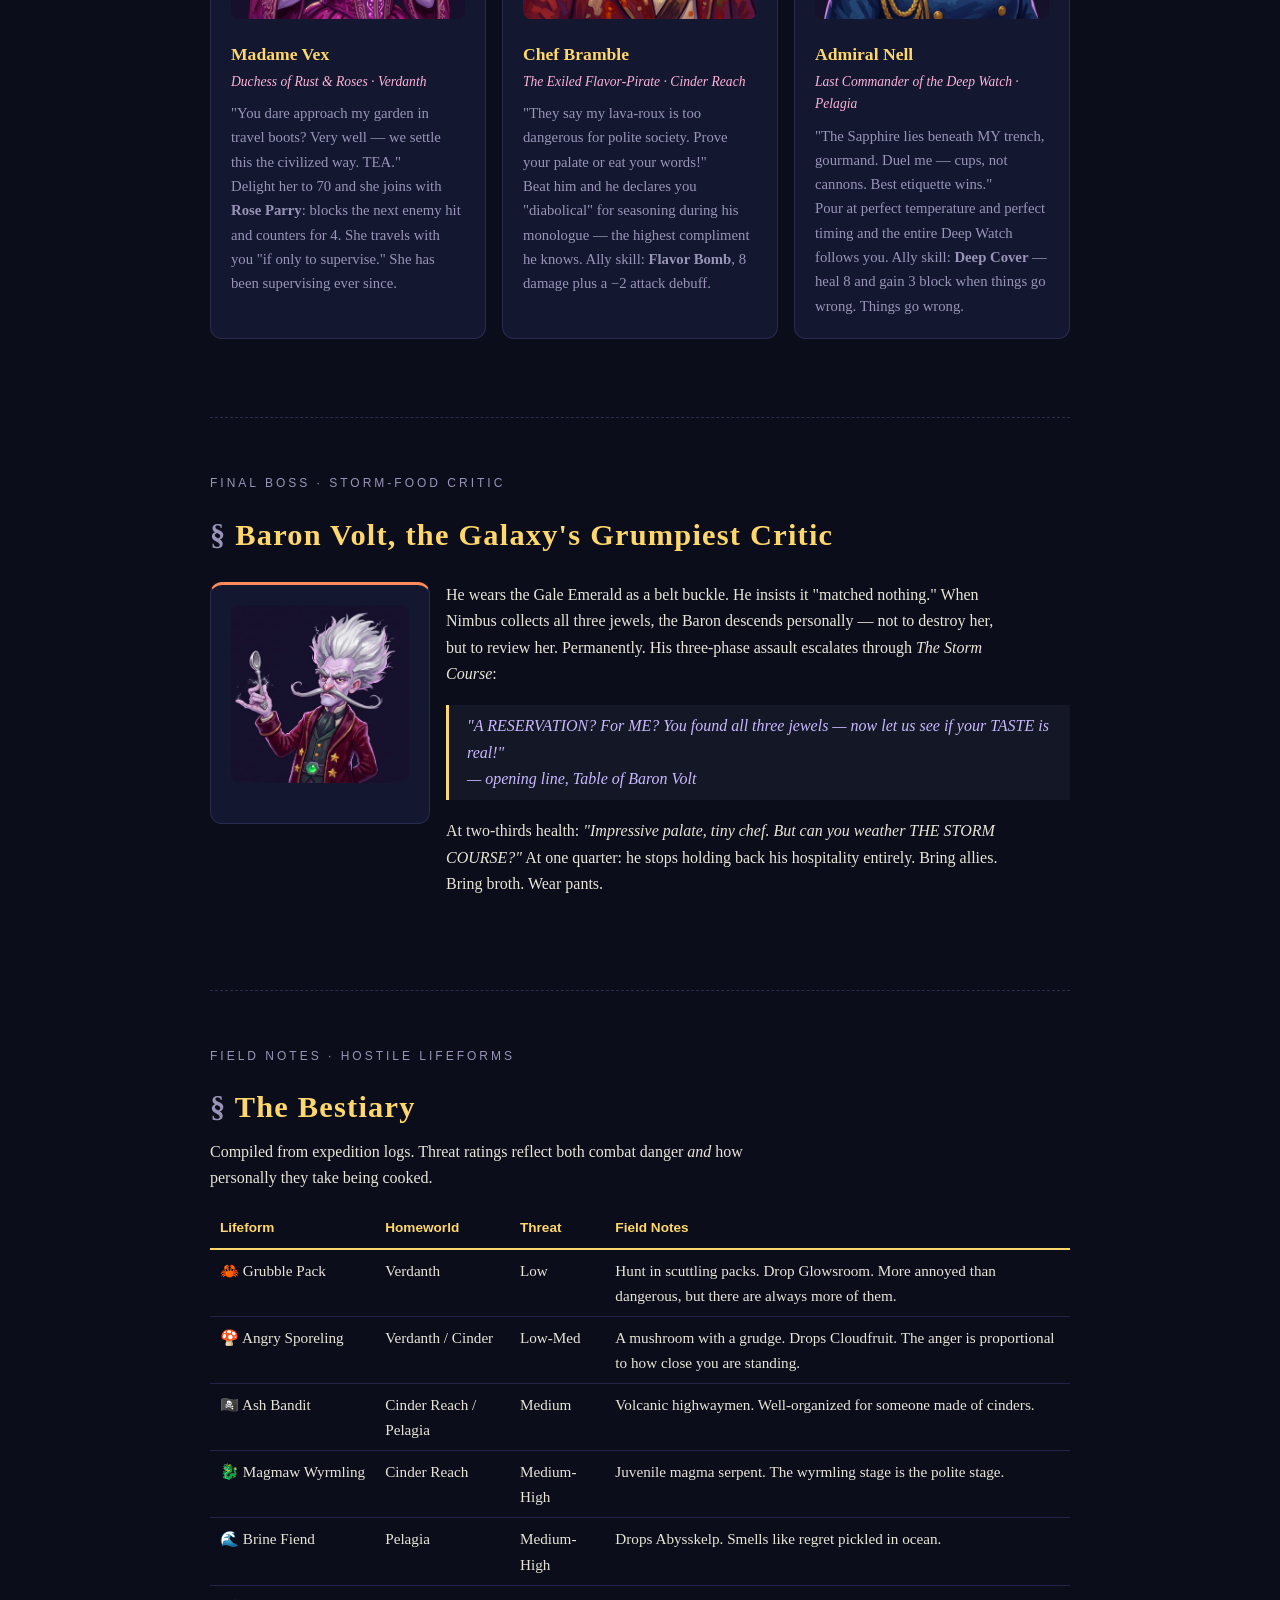
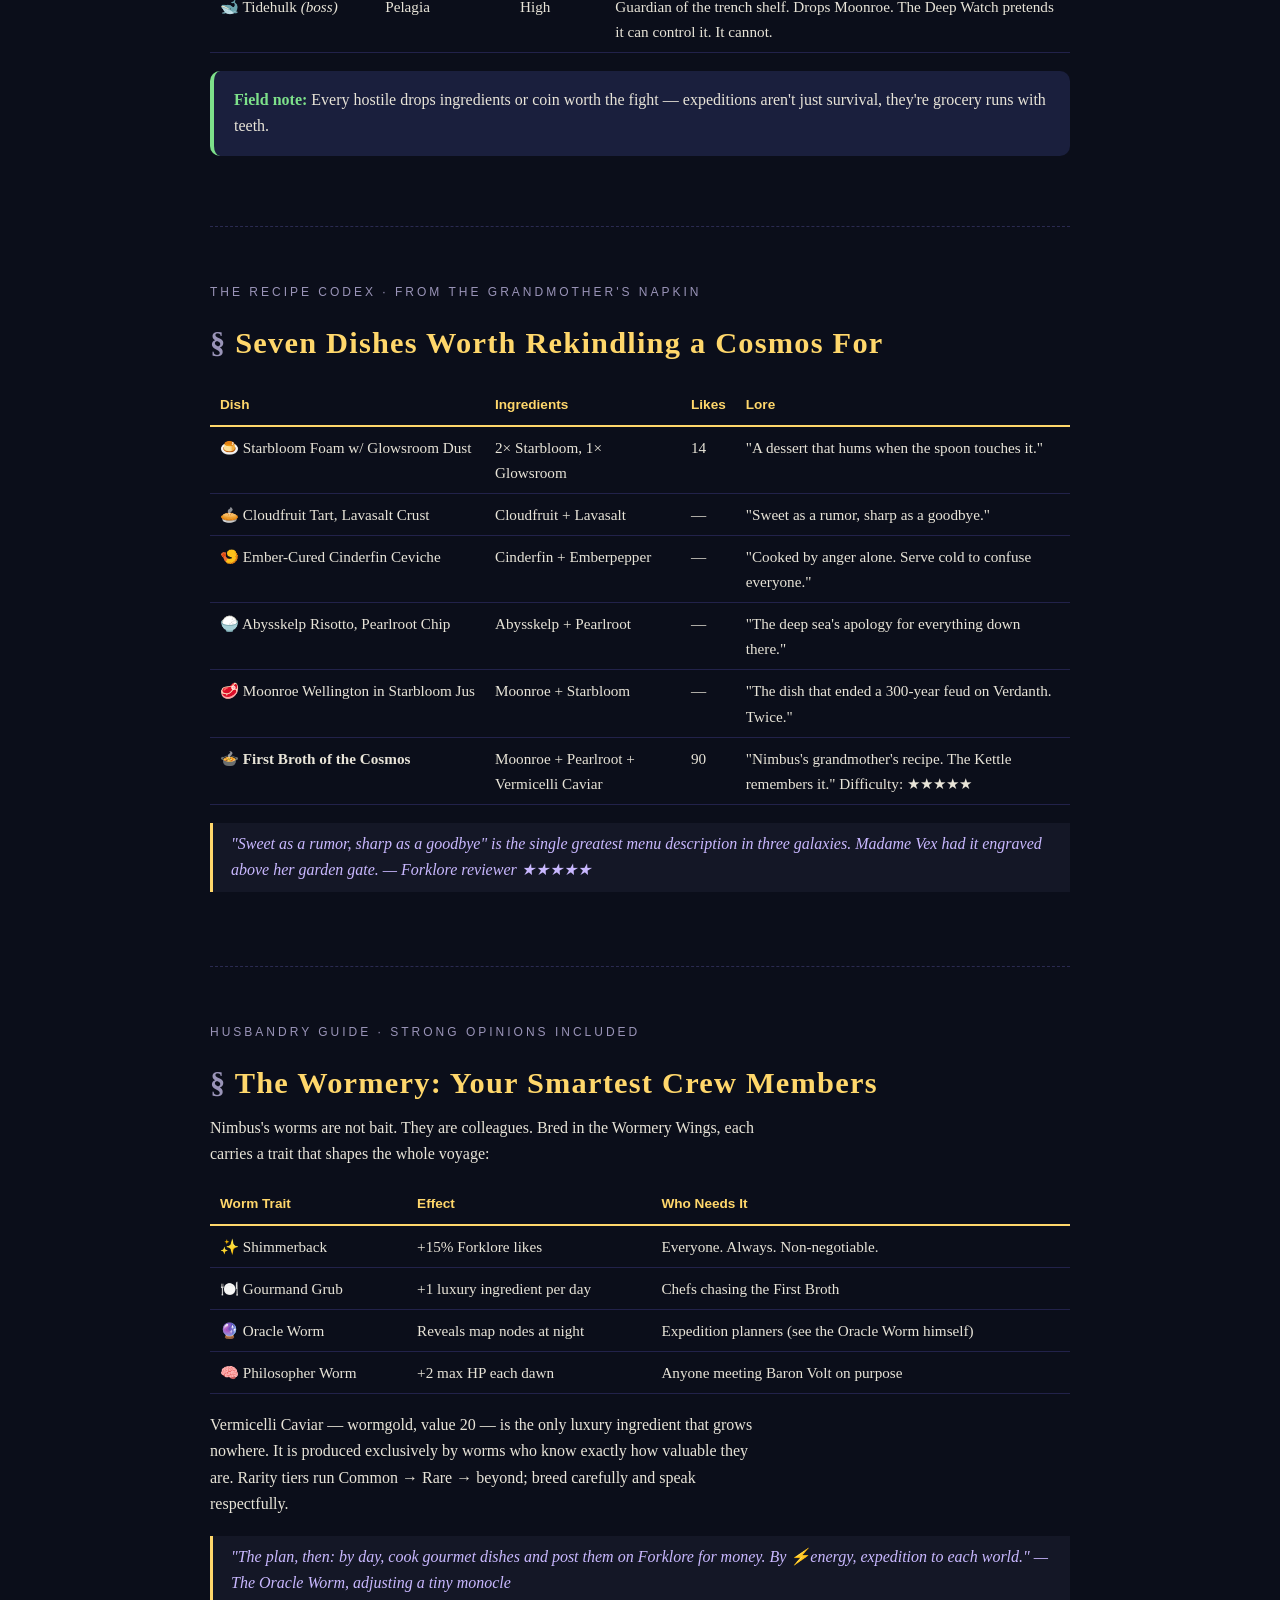
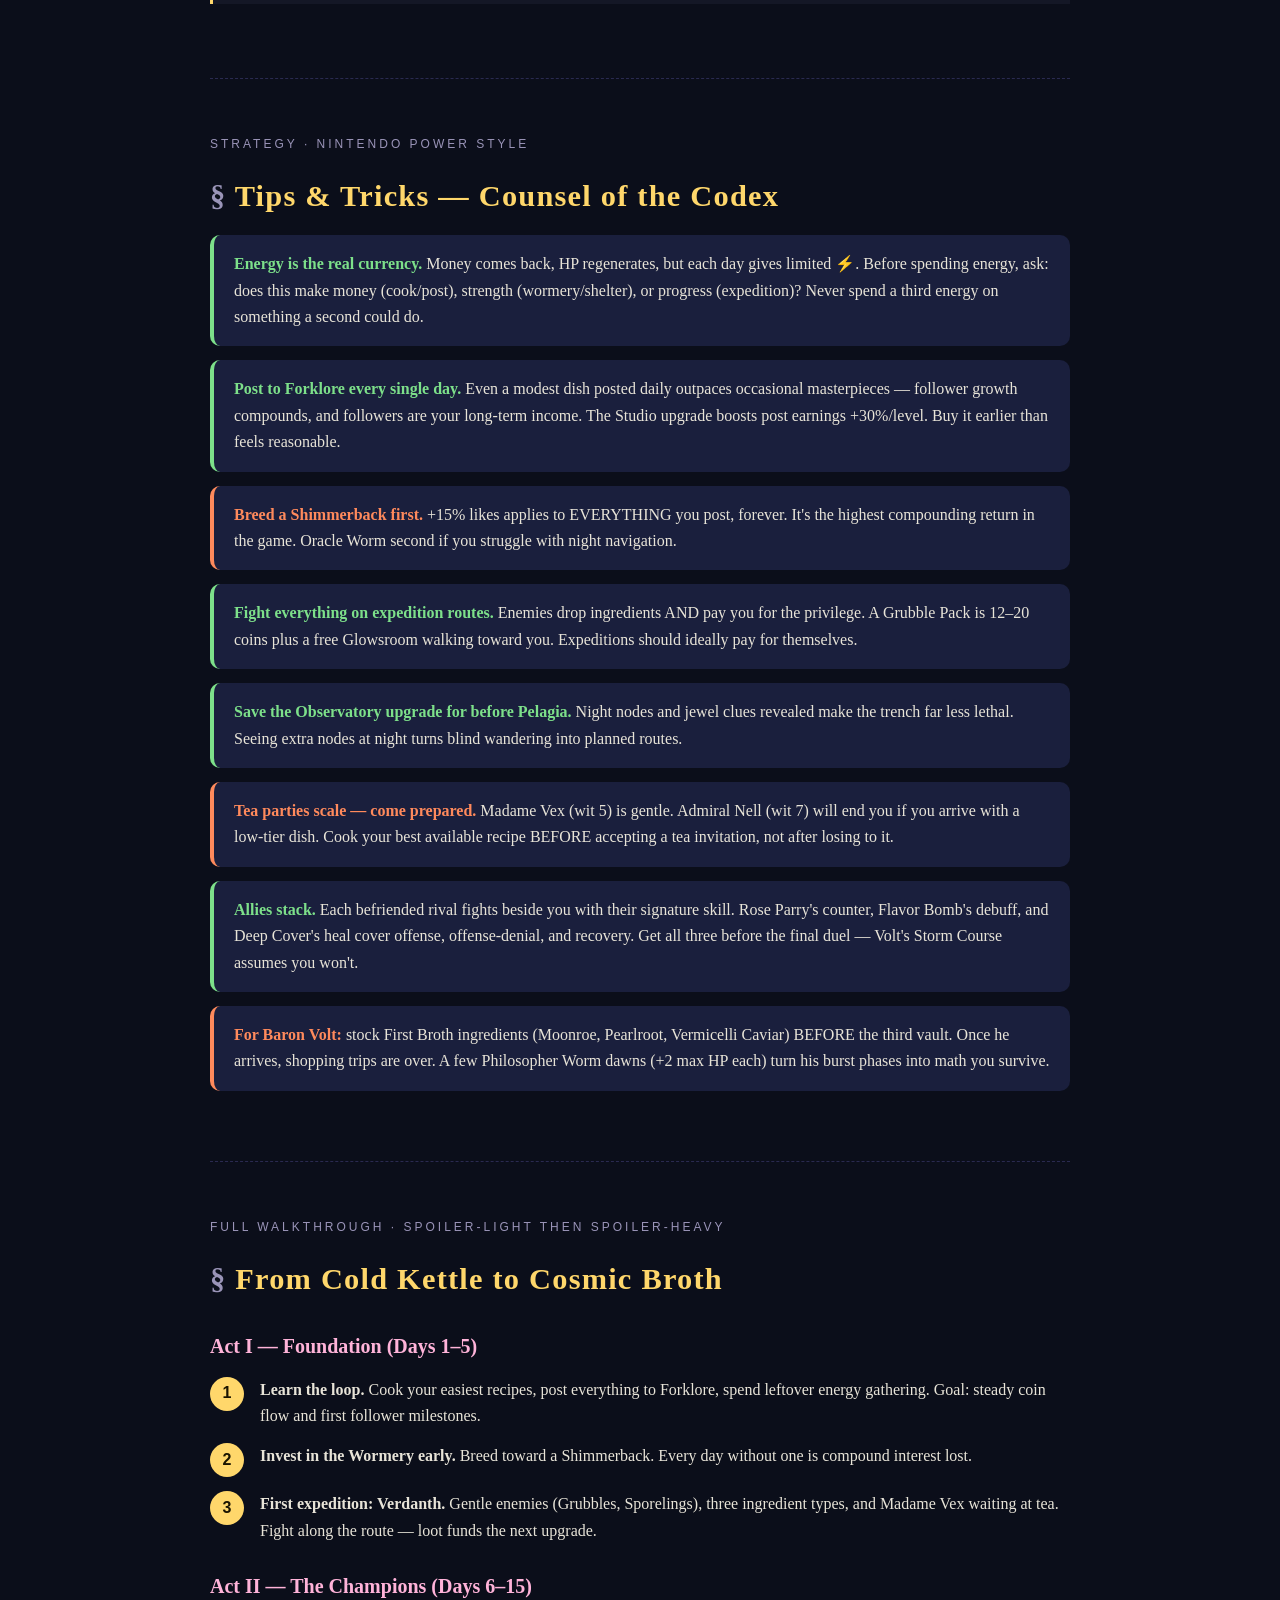
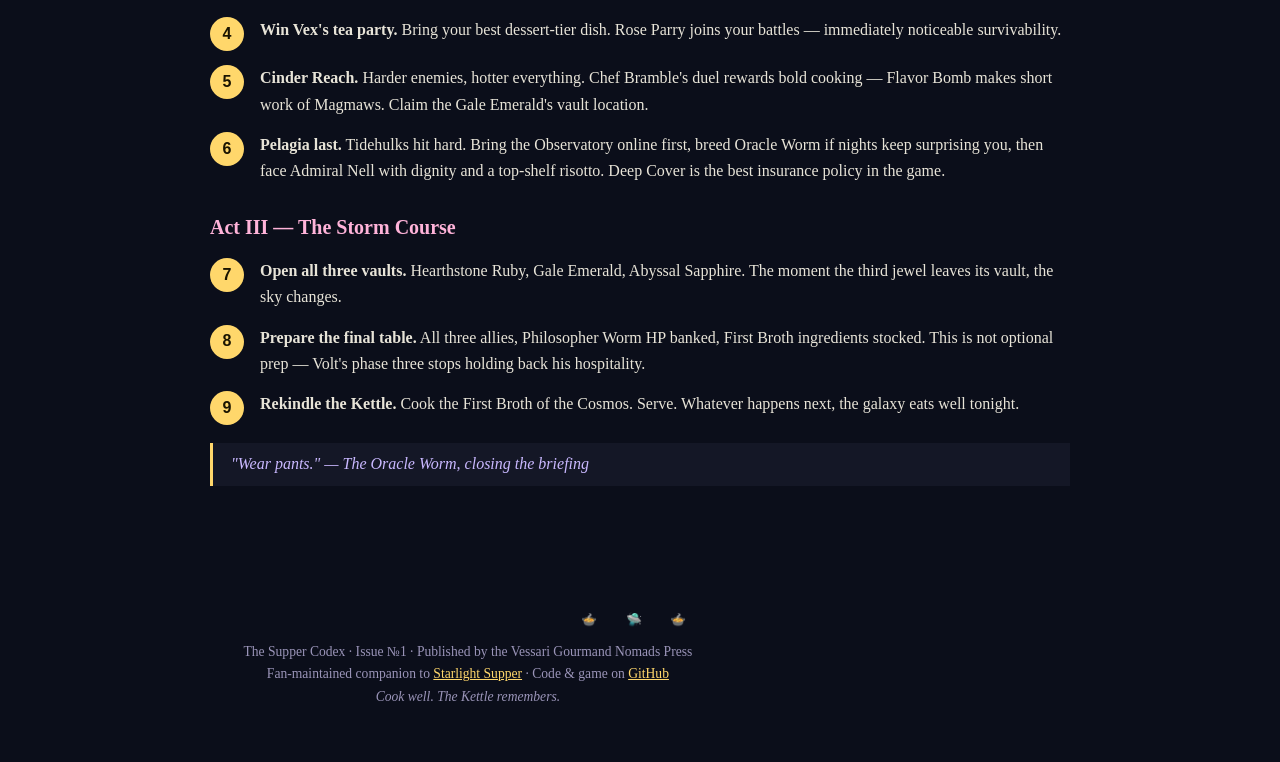
==== commit 39e489c4: "Codex: move to starlight.asimplenoise.com, responsive mobile fixes; richer README" ====
--- a/codex/index.html
+++ b/codex/index.html
@@ -18,9 +18,9 @@
   .wrap{max-width:900px;margin:0 auto;padding:0 20px}
   header.hero{text-align:center;padding:70px 20px 40px;background:
     radial-gradient(ellipse at 50% -10%, #2a2460 0%, var(--bg) 60%);}
-  .hero h1{font-size:clamp(2.2rem,6vw,3.6rem);letter-spacing:.12em;color:var(--gold);text-transform:uppercase;line-height:1.1}
-  .hero .sub{color:var(--vess);font-style:italic;font-size:1.15rem;margin:.5rem 0 0}
-  .hero .issue{margin-top:14px;font-family:inherit;color:var(--dim);font-size:.85rem;letter-spacing:.2em;text-transform:uppercase}
+  .hero h1{font-size:clamp(1.5rem,7vw,3.6rem);letter-spacing:.12em;color:var(--gold);text-transform:uppercase;line-height:1.15}
+  .hero .sub{color:var(--vess);font-style:italic;font-size:clamp(.95rem,2.5vw,1.15rem);margin:.5rem auto 0;max-width:34em}
+  .hero .issue{margin-top:14px;font-family:inherit;color:var(--dim);font-size:.85rem;letter-spacing:.2em;text-transform:uppercase;overflow-wrap:break-word}
   .hero img.splash{max-width:420px;width:80%;border-radius:12px;margin:26px auto 8px;display:block;border:1px solid #3a3a66;box-shadow:0 8px 40px rgba(255,215,107,.15)}
   .playbtn{display:inline-block;margin-top:18px;background:var(--gold);color:#1a1400;font-weight:bold;text-decoration:none;padding:13px 34px;border-radius:999px;font-family:Arial,sans-serif;font-size:1.05rem;box-shadow:0 4px 24px rgba(255,215,107,.35);transition:transform .15s}
   .playbtn:hover{transform:scale(1.05)}
@@ -55,6 +55,15 @@
   .step .n{flex-shrink:0;width:34px;height:34px;border-radius:50%;background:var(--gold);color:#1a1400;display:flex;align-items:center;justify-content:center;font-weight:bold;font-family:Arial,sans-serif}
   footer{text-align:center;padding:40px 20px;color:var(--dim);font-size:.85rem}
   .divider{text-align:center;color:var(--dim);letter-spacing:1em;padding:10px 0;font-size:.8rem}
+  @media (max-width:600px){
+    header.hero{padding:44px 16px 32px}
+    nav.toc .wrap{gap:4px;padding:0 10px}
+    .cardgrid[style]{grid-template-columns:1fr !important}
+    .step{flex-direction:column;gap:6px}
+    table{font-size:.82rem;display:block;overflow-x:auto}
+    th,td{padding:6px}
+    .hero .issue{letter-spacing:.12em}
+  }
 </style>
 </head>
 <body>
